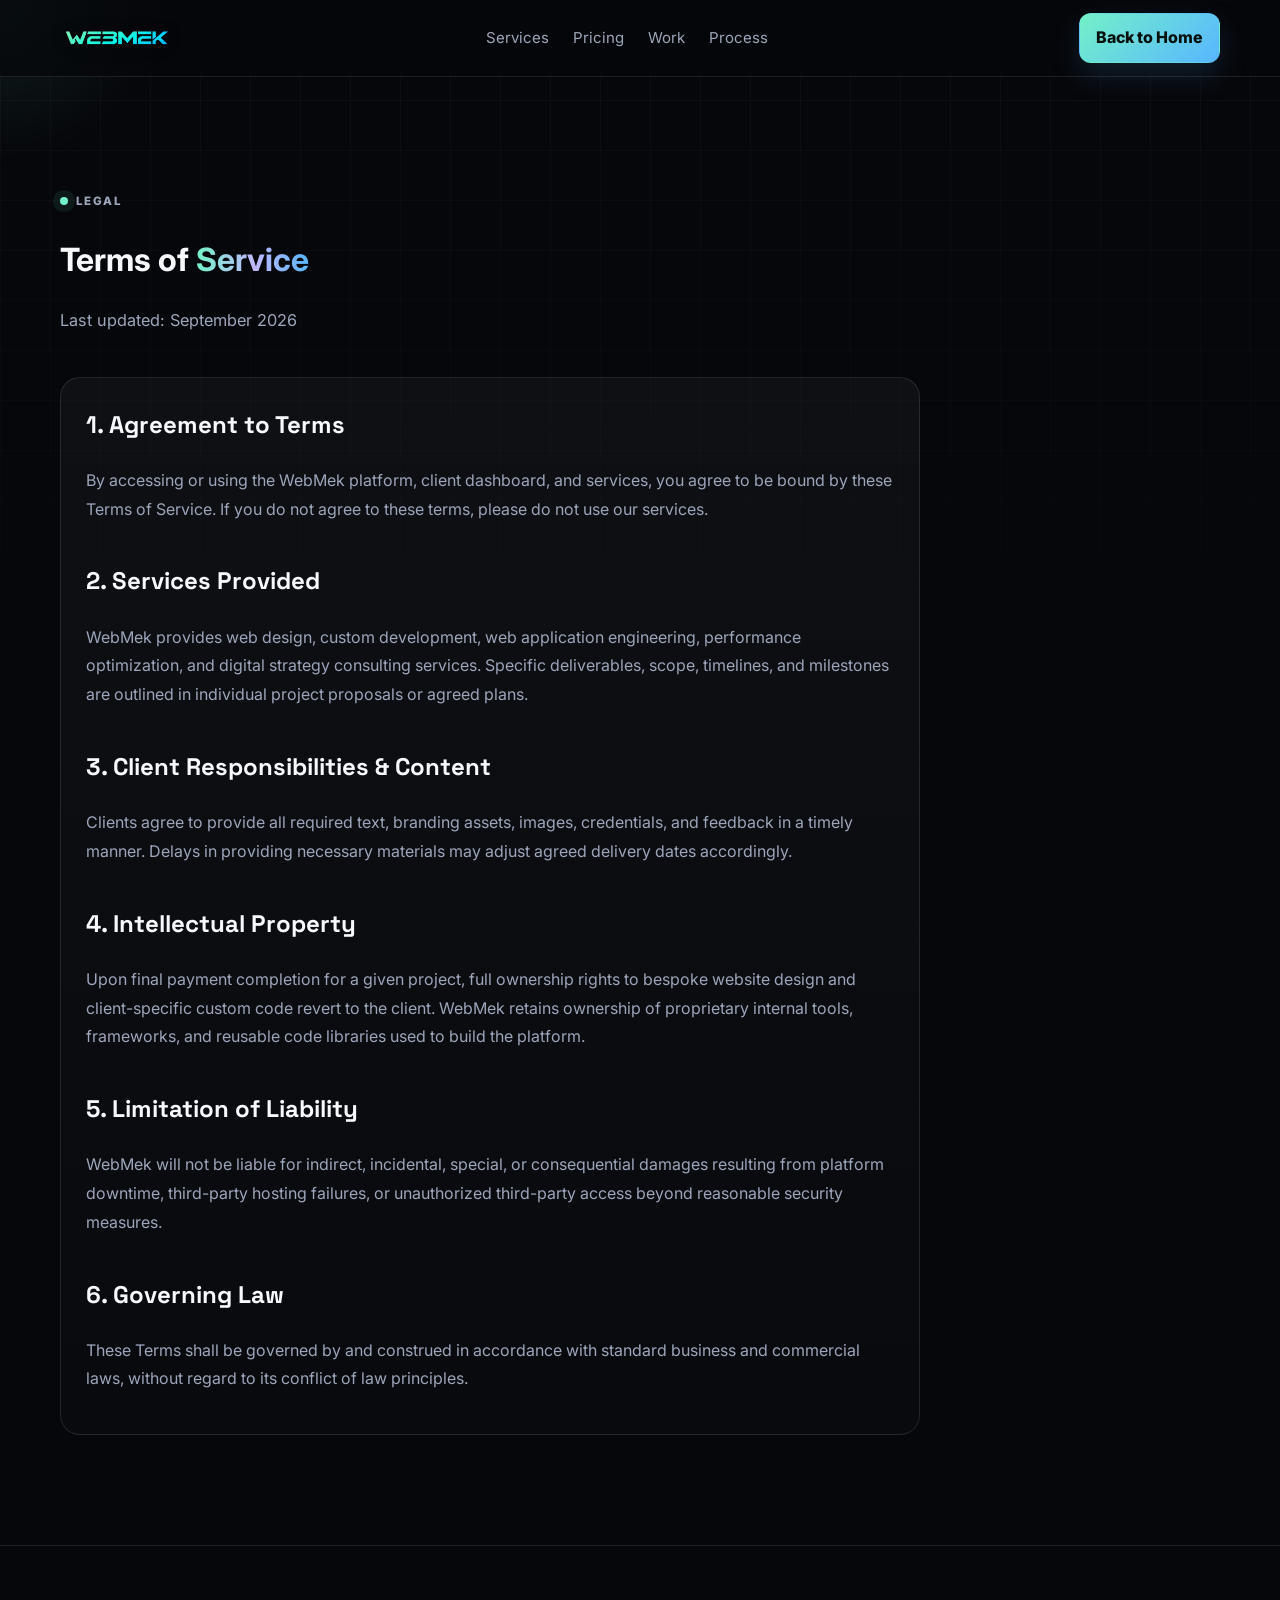
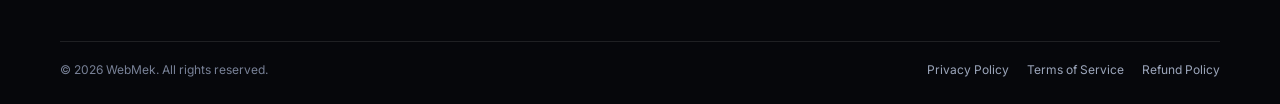
==== templates/terms.html @ 0fc408ba "Initial WebMek website" ====
<!DOCTYPE html>
<html lang="en">
<head>
  <meta charset="UTF-8">
  <meta name="viewport" content="width=device-width, initial-scale=1.0">
  <title>Terms of Service — WebMek</title>
  <link rel="preconnect" href="https://fonts.googleapis.com">
  <link rel="preconnect" href="https://fonts.gstatic.com" crossorigin>
  <link href="https://fonts.googleapis.com/css2?family=Inter:wght@400;500;600;700;800&family=Space+Grotesk:wght@600;700&display=swap" rel="stylesheet">
  <link rel="stylesheet" href="../static/styles.css">
</head>
<body>
  <div class="bg-grid"></div>
  <div class="cursor-glow" id="cursorGlow"></div>

  <!-- HEADER -->
  <header class="site-header">
    <div class="container nav-wrap">
      <a href="index.html" class="brand">
        <img src="../Image/WhatsApp_Image_2026-09-25_at_21.04.05-removebg-preview.png" alt="WebMek Logo">
      </a>
      <nav class="desktop-nav">
        <a href="index.html#services">Services</a>
        <a href="index.html#pricing">Pricing</a>
        <a href="index.html#portfolio">Work</a>
        <a href="index.html#process">Process</a>
      </nav>
      <div class="nav-actions">
        <a href="index.html" class="btn btn-primary">Back to Home</a>
      </div>
    </div>
  </header>

  <!-- CONTENT -->
  <main class="section">
    <div class="container">
      <div class="section-head">
        <div class="eyebrow"><span class="pulse-dot"></span> Legal</div>
        <h1>Terms of <span class="gradient-text">Service</span></h1>
        <p>Last updated: September 2026</p>
      </div>

      <div class="panel" style="max-width: 860px; line-height: 1.8;">
        <h2 style="font-family: 'Space Grotesk'; color: var(--text); margin-top: 0;">1. Agreement to Terms</h2>
        <p class="muted">By accessing or using the WebMek platform, client dashboard, and services, you agree to be bound by these Terms of Service. If you do not agree to these terms, please do not use our services.</p>

        <h2 style="font-family: 'Space Grotesk'; color: var(--text); margin-top: 36px;">2. Services Provided</h2>
        <p class="muted">WebMek provides web design, custom development, web application engineering, performance optimization, and digital strategy consulting services. Specific deliverables, scope, timelines, and milestones are outlined in individual project proposals or agreed plans.</p>

        <h2 style="font-family: 'Space Grotesk'; color: var(--text); margin-top: 36px;">3. Client Responsibilities & Content</h2>
        <p class="muted">Clients agree to provide all required text, branding assets, images, credentials, and feedback in a timely manner. Delays in providing necessary materials may adjust agreed delivery dates accordingly.</p>

        <h2 style="font-family: 'Space Grotesk'; color: var(--text); margin-top: 36px;">4. Intellectual Property</h2>
        <p class="muted">Upon final payment completion for a given project, full ownership rights to bespoke website design and client-specific custom code revert to the client. WebMek retains ownership of proprietary internal tools, frameworks, and reusable code libraries used to build the platform.</p>

        <h2 style="font-family: 'Space Grotesk'; color: var(--text); margin-top: 36px;">5. Limitation of Liability</h2>
        <p class="muted">WebMek will not be liable for indirect, incidental, special, or consequential damages resulting from platform downtime, third-party hosting failures, or unauthorized third-party access beyond reasonable security measures.</p>

        <h2 style="font-family: 'Space Grotesk'; color: var(--text); margin-top: 36px;">6. Governing Law</h2>
        <p class="muted">These Terms shall be governed by and construed in accordance with standard business and commercial laws, without regard to its conflict of law principles.</p>
      </div>
    </div>
  </main>

  <!-- FOOTER -->
  <footer class="site-footer">
    <div class="container footer-bottom">
      <span>© 2026 WebMek. All rights reserved.</span>
      <div style="display: flex; gap: 18px;">
        <a href="privacy.html" class="muted">Privacy Policy</a>
        <a href="terms.html" class="muted">Terms of Service</a>
        <a href="refund.html" class="muted">Refund Policy</a>
      </div>
    </div>
  </footer>

  <script>
    const glow = id => document.getElementById(id);
    window.addEventListener('mousemove', e => {
      const g = glow('cursorGlow');
      if (g) { g.style.left = e.clientX + 'px'; g.style.top = e.clientY + 'px'; }
    });
  </script>
</body>
</html>
---- static/styles.css ----
:root {
  --bg: #06070b;
  --surface: #0d1018;
  --surface-2: #121621;
  --line: rgba(255, 255, 255, .10);
  --text: #f7f9ff;
  --muted: #9ca6bb;
  --accent: #73f1c8;
  --accent-2: #8b7cff;
  --accent-3: #58b6ff;
  --danger: #ff6b7a;
  --radius: 20px;
  --shadow: 0 25px 80px rgba(0, 0, 0, .35);
}

* {
  box-sizing: border-box;
}

html {
  scroll-behavior: smooth;
}

body {
  margin: 0;
  font-family: Inter, system-ui, -apple-system, BlinkMacSystemFont, "Segoe UI", sans-serif;
  background: var(--bg);
  color: var(--text);
  line-height: 1.6;
  overflow-x: hidden;
}

a {
  color: inherit;
  text-decoration: none;
}

button,
input,
textarea,
select {
  font: inherit;
}

button {
  cursor: pointer;
}

button:disabled {
  cursor: not-allowed;
  opacity: .65;
}

.bg-grid {
  position: fixed;
  inset: 0;
  pointer-events: none;
  z-index: -3;
  background-image: linear-gradient(rgba(255, 255, 255, .03) 1px, transparent 1px), linear-gradient(90deg, rgba(255, 255, 255, .03) 1px, transparent 1px);
  background-size: 50px 50px;
  mask-image: linear-gradient(to bottom, black 0%, transparent 90%);
}

.cursor-glow {
  position: fixed;
  width: 360px;
  height: 360px;
  border-radius: 50%;
  pointer-events: none;
  z-index: -2;
  transform: translate(-50%, -50%);
  background: radial-gradient(circle, rgba(115, 241, 200, .10), transparent 65%);
  filter: blur(12px);
}

.container {
  width: min(1160px, calc(100% - 40px));
  margin: 0 auto;
}

.section {
  padding: 110px 0;
  position: relative;
}

.site-header {
  position: sticky;
  top: 0;
  z-index: 20;
  backdrop-filter: blur(18px);
  background: rgba(6, 7, 11, .72);
  border-bottom: 1px solid var(--line);
}

.nav-wrap {
  height: 76px;
  display: flex;
  align-items: center;
  gap: 28px;
}

/* BRAND LOGO STYLING */
.brand {
  display: inline-flex;
  align-items: center;
  text-decoration: none;
  transition: opacity .25s ease, transform .25s ease;
}

.brand:hover {
  opacity: 0.9;
  transform: translateY(-1px);
}

.brand img {
  height: 38px;
  width: auto;
  max-width: 180px;
  object-fit: contain;
  vertical-align: middle;
  filter: drop-shadow(0px 2px 8px rgba(0, 0, 0, 0.25));
}

.desktop-nav {
  display: flex;
  gap: 24px;
  margin: 0 auto;
}

.desktop-nav a {
  color: var(--muted);
  font-size: .94rem;
  transition: .25s ease;
}

.desktop-nav a:hover {
  color: var(--text);
}

.nav-actions {
  display: flex;
  gap: 10px;
}

.mobile-menu,
.mobile-nav {
  display: none;
}

.btn {
  border: 1px solid transparent;
  border-radius: 12px;
  padding: 11px 16px;
  color: var(--text);
  transition: transform .2s ease, border-color .2s ease, background .2s ease, box-shadow .2s ease;
}

.btn:hover {
  transform: translateY(-2px);
}

.btn-primary {
  background: linear-gradient(135deg, var(--accent), var(--accent-3));
  color: #06110d;
  font-weight: 800;
  box-shadow: 0 12px 30px rgba(88, 182, 255, .15);
}

.btn-outline {
  background: rgba(255, 255, 255, .02);
  border-color: var(--line);
}

.btn-outline:hover {
  border-color: rgba(115, 241, 200, .45);
}

.btn-ghost {
  background: transparent;
  color: var(--muted);
}

.btn-lg {
  padding: 14px 20px;
}

.wide {
  width: 100%;
}

.hero {
  padding-top: 88px;
  overflow: hidden;
}

.hero-grid {
  display: grid;
  grid-template-columns: 1.02fr .98fr;
  align-items: center;
  gap: 60px;
  min-height: 690px;
}

.eyebrow {
  display: inline-flex;
  align-items: center;
  gap: 8px;
  text-transform: uppercase;
  letter-spacing: .12em;
  font-size: .72rem;
  font-weight: 800;
  color: var(--muted);
}

.pulse-dot {
  width: 8px;
  height: 8px;
  border-radius: 50%;
  background: var(--accent);
  box-shadow: 0 0 0 7px rgba(115, 241, 200, .08);
}

.hero h1,
.section-head h2,
.cta-card h2,
.modal-head h2,
.dashboard-top h1 {
  font-family: "Space Grotesk", sans-serif;
  letter-spacing: -.04em;
  line-height: 1.0;
  margin: 18px 0;
}

.hero h1 {
  font-size: clamp(3.3rem, 7vw, 6.6rem);
}

.gradient-text {
  background: linear-gradient(90deg, var(--accent), #c0b8ff 52%, var(--accent-3));
  -webkit-background-clip: text;
  background-clip: text;
  color: transparent;
}

.hero-text {
  max-width: 640px;
  color: var(--muted);
  font-size: 1.08rem;
}

.hero-actions {
  display: flex;
  gap: 12px;
  flex-wrap: wrap;
  margin-top: 28px;
}

.trust-row {
  display: flex;
  flex-wrap: wrap;
  gap: 16px;
  margin-top: 26px;
  color: #c4cbda;
  font-size: .83rem;
}

.hero-visual {
  position: relative;
  min-height: 520px;
  display: grid;
  place-items: center;
}

.orb {
  position: absolute;
  border-radius: 50%;
  filter: blur(12px);
  opacity: .55;
}

.orb-a {
  width: 270px;
  height: 270px;
  background: rgba(115, 241, 200, .16);
  top: 5%;
  right: 8%;
}

.orb-b {
  width: 220px;
  height: 220px;
  background: rgba(139, 124, 255, .19);
  bottom: 5%;
  left: 6%;
}

.browser-card {
  width: min(560px, 100%);
  border-radius: 22px;
  border: 1px solid var(--line);
  background: rgba(11, 14, 21, .92);
  box-shadow: var(--shadow);
  overflow: hidden;
}

.floating {
  animation: float 6s ease-in-out infinite;
}

@keyframes float {

  0%,
  100% {
    transform: translateY(0) rotate(-1deg);
  }

  50% {
    transform: translateY(-14px) rotate(1deg);
  }
}

.browser-top {
  display: flex;
  align-items: center;
  gap: 7px;
  padding: 11px 14px;
  border-bottom: 1px solid var(--line);
  background: rgba(255, 255, 255, .03);
}

.browser-top>span {
  width: 9px;
  height: 9px;
  border-radius: 50%;
  background: #384052;
}

.browser-url {
  margin: 0 auto;
  min-width: 180px;
  text-align: center;
  padding: 6px 14px;
  border-radius: 999px;
  border: 1px solid var(--line);
  color: var(--muted);
  font-size: .72rem;
}

.browser-content {
  padding: 22px;
}

.mini-nav {
  display: flex;
  align-items: center;
  gap: 16px;
  font-size: .72rem;
  color: var(--muted);
}

.mini-nav strong {
  color: var(--text);
  margin-right: auto;
  letter-spacing: .09em;
}

.mini-btn {
  padding: 5px 9px;
  border-radius: 8px;
  background: rgba(115, 241, 200, .11);
  color: var(--accent);
}

.mini-hero {
  margin-top: 32px;
  display: grid;
  grid-template-columns: 1fr .7fr;
  gap: 22px;
  align-items: center;
}

.mini-hero small {
  color: var(--accent);
  letter-spacing: .12em;
  font-weight: 700;
  font-size: .55rem;
}

.mini-hero h3 {
  font-family: "Space Grotesk", sans-serif;
  margin: 8px 0 14px;
  font-size: 1.55rem;
  line-height: 1.05;
}

.mini-lines {
  display: grid;
  gap: 7px;
}

.mini-lines i {
  display: block;
  height: 7px;
  width: 82%;
  border-radius: 99px;
  background: rgba(255, 255, 255, .07);
}

.mini-lines i:nth-child(2) {
  width: 68%
}

.mini-lines i:nth-child(3) {
  width: 50%
}

.mini-device {
  border: 1px solid var(--line);
  padding: 8px;
  border-radius: 22px;
  transform: rotate(5deg);
  background: #090c12;
}

.device-screen {
  min-height: 190px;
  border-radius: 16px;
  display: grid;
  place-items: center;
  align-content: center;
  gap: 7px;
  text-align: center;
  background: linear-gradient(160deg, rgba(115, 241, 200, .18), rgba(139, 124, 255, .18));
}

.device-screen b {
  font-size: 2rem;
  font-family: "Space Grotesk"
}

.device-screen span {
  font-size: .55rem;
  letter-spacing: .15em;
  color: var(--muted)
}

.device-screen em {
  font-style: normal;
  font-size: .72rem;
  color: #cfd5e3
}

.mini-cards {
  display: grid;
  grid-template-columns: repeat(3, 1fr);
  gap: 10px;
  margin-top: 18px;
  text-align: center;
}

.mini-cards div {
  height: 68px;
  border: 1px solid var(--line);
  border-radius: 13px;
  background: linear-gradient(
    145deg,
    rgba(255, 255, 255, .05),
    rgba(255, 255, 255, .01)
  );

  display: flex;
  align-items: center;
  justify-content: center;

  color: white;
  font-weight: 600;
  line-height: normal;
}

.float-tag {
  position: absolute;
  padding: 10px 14px;
  border-radius: 999px;
  border: 1px solid var(--line);
  background: rgba(14, 17, 24, .86);
  box-shadow: 0 18px 40px rgba(0, 0, 0, .3);
  color: #dfe5f0;
  font-size: .76rem;
  backdrop-filter: blur(10px);
  animation: bob 4.5s ease-in-out infinite;
}

.tag-one {
  top: 13%;
  left: 2%
}

.tag-two {
  bottom: 15%;
  right: 1%;
  animation-delay: -1.4s
}

@keyframes bob {
  50% {
    transform: translateY(-8px)
  }
}

.stats-strip {
  border-top: 1px solid var(--line);
  border-bottom: 1px solid var(--line);
  background: rgba(255, 255, 255, .02);
}

.stats-grid {
  display: grid;
  grid-template-columns: repeat(4, 1fr);
}

.stats-grid>div {
  padding: 24px;
  display: flex;
  flex-direction: column;
  gap: 6px;
  border-right: 1px solid var(--line);
}

.stats-grid>div:last-child {
  border-right: 0
}

.stats-grid strong {
  font-family: "Space Grotesk";
  font-size: 1.25rem;
  color: var(--accent)
}

.stats-grid span {
  font-size: .8rem;
  color: var(--muted)
}

.section-head {
  max-width: 760px;
  margin-bottom: 44px;
}

.section-head h2 {
  font-size: clamp(2.3rem, 4.5vw, 4.2rem);
}

.section-head p {
  color: var(--muted);
  font-size: 1.02rem;
}

.section-head.left {
  margin-bottom: 0;
}

.service-grid {
  display: grid;
  grid-template-columns: repeat(3, 1fr);
  gap: 16px;
}

.service-card,
.price-card,
.portfolio-card,
.panel,
.project-card {
  border: 1px solid var(--line);
  background: linear-gradient(180deg, rgba(255, 255, 255, .04), rgba(255, 255, 255, .015));
  border-radius: var(--radius);
}

.service-card {
  padding: 26px;
  min-height: 250px;
  transition: .3s ease;
}

.service-card:hover {
  transform: translateY(-8px);
  border-color: rgba(115, 241, 200, .30);
  box-shadow: 0 20px 50px rgba(0, 0, 0, .2);
}

.icon {
  width: 42px;
  height: 42px;
  display: grid;
  place-items: center;
  border-radius: 13px;
  background: rgba(115, 241, 200, .08);
  color: var(--accent);
  font-size: 1.2rem;
}

.service-card h3 {
  font-family: "Space Grotesk";
  font-size: 1.18rem;
  margin: 24px 0 10px
}

.service-card p {
  color: var(--muted);
  font-size: .92rem
}

.service-card a {
  display: inline-block;
  margin-top: 15px;
  color: var(--accent);
  font-weight: 700;
  font-size: .84rem
}

.dark-section {
  background: radial-gradient(circle at 75% 20%, rgba(139, 124, 255, .08), transparent 30%), #070910;
  border-top: 1px solid var(--line);
  border-bottom: 1px solid var(--line);
}

.pricing-grid {
  display: grid;
  grid-template-columns: repeat(4, 1fr);
  gap: 16px;
}

.price-card {
  padding: 25px;
  position: relative;
  overflow: hidden;
}

.price-card.popular {
  border-color: rgba(115, 241, 200, .38);
  box-shadow: 0 25px 60px rgba(115, 241, 200, .06)
}

.popular-pill {
  position: absolute;
  top: 0;
  right: 0;
  background: var(--accent);
  color: #06110d;
  font-size: .6rem;
  font-weight: 900;
  letter-spacing: .1em;
  padding: 7px 12px;
  border-bottom-left-radius: 12px
}

.plan {
  color: var(--muted);
  font-size: .68rem;
  letter-spacing: .15em;
  font-weight: 800
}

.price {
  font-family: "Space Grotesk";
  font-size: 2.4rem;
  margin: 18px 0 6px
}

.price small {
  font-family: Inter;
  font-size: .72rem;
  color: var(--muted);
  font-weight: 500
}

.price-card p {
  color: var(--muted);
  font-size: .85rem
}

.price-card ul {
  list-style: none;
  padding: 0;
  margin: 22px 0 28px;
  display: grid;
  gap: 11px;
  color: #d8dde9;
  font-size: .82rem
}

.price-card li::before {
  content: "✓";
  color: var(--accent);
  font-weight: 800;
  margin-right: 9px
}

.price-note {
  color: var(--muted);
  font-size: .78rem;
  margin: 22px 0 0
}

.portfolio-grid {
  display: grid;
  grid-template-columns: repeat(3, 1fr);
  gap: 16px
}

.portfolio-card {
  overflow: hidden;
  transition: .3s ease
}

.portfolio-card:hover {
  transform: translateY(-6px)
}

.portfolio-art {
  height: 250px;
  display: flex;
  flex-direction: column;
  justify-content: flex-end;
  padding: 24px;
  background: linear-gradient(135deg, #1f2b29, #0d1116)
}

.art-2 {
  background: linear-gradient(135deg, #2a2130, #0e1116)
}

.art-3 {
  background: linear-gradient(135deg, #202744, #0d1116)
}

.portfolio-art span {
  font-family: "Space Grotesk";
  font-size: 1.8rem;
  font-weight: 700
}

.portfolio-art small {
  color: #c4cada
}

.portfolio-meta {
  padding: 20px;
  display: flex;
  align-items: center;
  gap: 20px
}

.portfolio-meta>div {
  flex: 1
}

.portfolio-meta h3 {
  margin: 0;
  font-family: "Space Grotesk";
  font-size: 1rem
}

.portfolio-meta p {
  margin: 5px 0 0;
  color: var(--muted);
  font-size: .8rem
}

.portfolio-meta>span {
  color: var(--accent)
}

.process-section {
  background: linear-gradient(180deg, transparent, rgba(139, 124, 255, .045));
}

.process-grid {
  display: grid;
  grid-template-columns: .9fr 1.1fr;
  gap: 70px;
  align-items: start
}

.steps {
  display: grid;
  gap: 14px
}

.step {
  display: grid;
  grid-template-columns: 58px 1fr;
  gap: 18px;
  padding: 22px;
  border: 1px solid var(--line);
  border-radius: 18px;
  background: rgba(255, 255, 255, .02)
}

.step b {
  width: 44px;
  height: 44px;
  display: grid;
  place-items: center;
  border-radius: 12px;
  background: rgba(115, 241, 200, .08);
  color: var(--accent);
  font-family: "Space Grotesk"
}

.step h3 {
  margin: 0 0 6px;
  font-family: "Space Grotesk"
}

.step p {
  margin: 0;
  color: var(--muted);
  font-size: .9rem
}

.cta-section {
  padding-top: 50px;
}

.cta-card {
  display: grid;
  grid-template-columns: 1fr auto;
  gap: 30px;
  align-items: center;
  padding: 42px;
  border: 1px solid rgba(115, 241, 200, .18);
  border-radius: 28px;
  background: radial-gradient(circle at 90% 10%, rgba(115, 241, 200, .10), transparent 35%), rgba(255, 255, 255, .03)
}

.cta-card h2 {
  font-size: clamp(2.1rem, 4vw, 3.8rem);
  max-width: 800px
}

.cta-card p {
  color: var(--muted);
  max-width: 700px
}

.cta-actions {
  display: flex;
  gap: 10px;
  flex-wrap: wrap
}

.site-footer {
  padding: 60px 0 25px;
  border-top: 1px solid var(--line)
}

/* FOOTER BRAND OVERRIDE */
.site-footer .brand img {
  height: 40px;
  margin-bottom: 8px;
}

.footer-grid {
  display: grid;
  grid-template-columns: 1fr .5fr .6fr;
  gap: 30px
}

.footer-grid>div {
  display: flex;
  flex-direction: column;
  gap: 10px
}

.footer-grid p,
.footer-grid span,
.footer-grid a {
  color: var(--muted);
  font-size: .83rem
}

.footer-grid strong {
  font-size: .84rem
}

.muted {
  color: var(--muted)
}

.footer-bottom {
  margin-top: 35px;
  padding-top: 18px;
  border-top: 1px solid var(--line);
  display: flex;
  justify-content: space-between;
  color: #788197;
  font-size: .75rem
}

.modal {
  position: fixed;
  inset: 0;
  display: none;
  align-items: center;
  justify-content: center;
  padding: 20px;
  z-index: 100
}

.modal.open {
  display: flex
}

.modal-backdrop {
  position: absolute;
  inset: 0;
  background: rgba(0, 0, 0, .72);
  backdrop-filter: blur(8px)
}

.modal-panel {
  position: relative;
  width: min(520px, 100%);
  max-height: 90vh;
  overflow: auto;
  padding: 30px;
  border: 1px solid var(--line);
  border-radius: 24px;
  background: #0b0e15;
  box-shadow: 0 40px 120px rgba(0, 0, 0, .5);
  animation: modalIn .25s ease
}

.modal-panel.large {
  width: min(760px, 100%)
}

@keyframes modalIn {
  from {
    opacity: 0;
    transform: translateY(15px) scale(.98)
  }

  to {
    opacity: 1;
    transform: none
  }
}

.modal-close {
  position: absolute;
  top: 15px;
  right: 15px;
  border: 0;
  background: rgba(255, 255, 255, .06);
  color: var(--text);
  width: 36px;
  height: 36px;
  border-radius: 10px;
  font-size: 1.3rem
}

.modal-head {
  margin-bottom: 25px
}

.modal-head h2 {
  font-size: 2.3rem
}

.modal-head p {
  color: var(--muted)
}

.apply-form {
  display: grid;
  gap: 16px
}

.apply-form label {
  display: grid;
  gap: 7px;
  font-size: .78rem;
  color: #cbd1de;
  font-weight: 700
}

.form-grid {
  display: grid;
  grid-template-columns: repeat(2, 1fr);
  gap: 14px
}

.apply-form input,
.apply-form textarea,
.apply-form select {
  width: 100%;
  padding: 12px 13px;
  border-radius: 12px;
  border: 1px solid var(--line);
  background: #080b10;
  color: var(--text);
  outline: none
}

.apply-form input:focus,
.apply-form textarea:focus,
.apply-form select:focus {
  border-color: rgba(115, 241, 200, .55);
  box-shadow: 0 0 0 4px rgba(115, 241, 200, .07)
}

.apply-form textarea {
  resize: vertical
}

.form-note {
  font-size: .72rem;
  color: #788197
}

.form-status {
  margin: 0;
  color: var(--accent);
  font-size: .8rem;
  min-height: 1.2em
}

.auth-tabs {
  display: flex;
  gap: 7px;
  padding: 5px;
  border-radius: 12px;
  background: rgba(255, 255, 255, .04);
  margin-bottom: 18px
}

.auth-tabs button {
  flex: 1;
  border: 0;
  background: transparent;
  color: var(--muted);
  padding: 9px;
  border-radius: 99px
}

.auth-tabs button.active {
  background: rgba(255, 255, 255, .08);
  color: var(--text)
}

.reveal {
  opacity: 0;
  transform: translateY(30px);
  transition: opacity .7s ease, transform .7s ease
}

.reveal.visible {
  opacity: 1;
  transform: none
}

.delay-1 {
  transition-delay: .08s
}

.delay-2 {
  transition-delay: .16s
}

.dashboard-body {
  min-height: 100vh;
  background: radial-gradient(circle at 80% 10%, rgba(139, 124, 255, .10), transparent 25%), var(--bg)
}

.dashboard-shell {
  padding: 50px 0 90px
}

.dashboard-top {
  display: flex;
  justify-content: space-between;
  gap: 25px;
  align-items: end;
  margin-bottom: 30px
}

.dashboard-top h1 {
  font-size: clamp(2.4rem, 5vw, 4.3rem)
}

.dashboard-top p {
  color: var(--muted)
}

.dashboard-actions {
  display: flex;
  gap: 10px
}

.admin-stats {
  display: grid;
  grid-template-columns: repeat(6, 1fr);
  gap: 12px;
  margin-bottom: 18px
}

.stat-card {
  border: 1px solid var(--line);
  border-radius: 16px;
  padding: 18px;
  background: rgba(255, 255, 255, .03)
}

.stat-card span {
  font-size: .7rem;
  color: var(--muted);
  display: block
}

.stat-card strong {
  display: block;
  font-family: "Space Grotesk";
  font-size: 1.7rem;
  margin-top: 7px
}

.panel {
  padding: 25px
}

.panel+.panel {
  margin-top: 16px
}

.panel-head {
  display: flex;
  justify-content: space-between;
  gap: 15px;
  align-items: center;
  margin-bottom: 20px
}

.panel-head h2 {
  margin: 0;
  font-family: "Space Grotesk"
}

.panel-head p {
  margin: 4px 0 0;
  color: var(--muted);
  font-size: .82rem
}

.table-wrap {
  overflow: auto
}

.table-wrap table {
  width: 100%;
  border-collapse: collapse;
  min-width: 970px
}

.table-wrap th,
.table-wrap td {
  padding: 14px 12px;
  border-bottom: 1px solid var(--line);
  text-align: left;
  font-size: .78rem;
  vertical-align: top
}

.table-wrap th {
  color: var(--muted);
  font-size: .67rem;
  letter-spacing: .1em;
  text-transform: uppercase
}

.table-wrap a {
  color: var(--accent)
}

.status-select {
  background: #080b10;
  color: var(--text);
  border: 1px solid var(--line);
  padding: 9px;
  border-radius: 99px
}

.requirement-cell {
  max-width: 280px
}

.notice {
  margin: 15px 0
}

.project-grid {
  display: grid;
  gap: 15px
}

.project-top {
  display: flex;
  justify-content: space-between;
  gap: 15px
}

.project-top h2 {
  font-family: "Space Grotesk";
  margin: 8px 0 0
}

.status-pill {
  align-self: flex-start;
  padding: 7px 10px;
  border-radius: 999px;
  background: rgba(115, 241, 200, .08);
  color: var(--accent);
  font-size: .7rem
}

.progress-line {
  height: 10px;
  border-radius: 99px;
  background: rgba(255, 255, 255, .05);
  overflow: hidden;
  margin: 24px 0
}

.progress-line span {
  display: block;
  height: 100%;
  background: linear-gradient(90deg, var(--accent), var(--accent-2));
  border-radius: inherit
}

.project-details {
  display: grid;
  grid-template-columns: repeat(4, 1fr);
  gap: 12px;
  margin-bottom: 20px
}

.project-details>div {
  padding: 14px;
  border: 1px solid var(--line);
  border-radius: 14px
}

.project-details span {
  display: block;
  color: var(--muted);
  font-size: .7rem
}

.project-details strong {
  display: block;
  margin-top: 6px;
  font-family: "Space Grotesk"
}

.full-row {
  grid-column: 1/-1
}

body.modal-open {
  overflow: hidden
}

@media (max-width: 1050px) {
  .desktop-nav {
    gap: 15px
  }

  .hero-grid {
    gap: 35px
  }

  .pricing-grid {
    grid-template-columns: repeat(2, 1fr)
  }

  .admin-stats {
    grid-template-columns: repeat(3, 1fr)
  }
}

@media (max-width: 850px) {

  .desktop-nav,
  .nav-actions {
    display: none
  }

  .mobile-menu {
    display: block;
    margin-left: auto;
    border: 1px solid var(--line);
    background: transparent;
    color: var(--text);
    width: 42px;
    height: 42px;
    border-radius: 12px
  }

 .mobile-nav {
  display: grid;
  padding: 15px 20px;
  border-top: 1px solid var(--line);
  gap: 10px;
  background: rgba(6, 7, 11, .98);
}

.mobile-nav[hidden] {
  display: none !important;
}

  .mobile-nav a {
    color: var(--muted);
    padding: 8px
  }

  .hero-grid,
  .process-grid,
  .cta-card {
    grid-template-columns: 1fr
  }

  .hero {
    padding-top: 45px
  }

  .hero-visual {
    min-height: 440px
  }

  .service-grid,
  .portfolio-grid {
    grid-template-columns: repeat(2, 1fr)
  }

  .stats-grid {
    grid-template-columns: repeat(2, 1fr)
  }

  .stats-grid>div:nth-child(2) {
    border-right: 0
  }

  .stats-grid>div {
    border-bottom: 1px solid var(--line)
  }

  .footer-grid {
    grid-template-columns: 1fr 1fr
  }

  .cta-actions {
    justify-content: flex-start
  }
}

@media (max-width: 620px) {
  .container {
    width: min(100% - 28px, 1160px)
  }

  .section {
    padding: 80px 0
  }

  .hero h1 {
    font-size: 3.4rem
  }

  .brand img {
    height: 32px;
  }

  .service-grid,
  .portfolio-grid,
  .pricing-grid,
  .footer-grid,
  .form-grid,
  .project-details,
  .admin-stats {
    grid-template-columns: 1fr
  }

  .hero-visual {
    min-height: 390px
  }

  .browser-card {
    transform: scale(.86)
  }

  .tag-one {
    left: -2%;
    top: 7%
  }

  .tag-two {
    right: -2%;
    bottom: 8%
  }

  .mini-nav span:not(.mini-btn) {
    display: none
  }

  .stats-grid {
    grid-template-columns: 1fr
  }

  .stats-grid>div {
    border-right: 0
  }

  .cta-card {
    padding: 28px
  }

  .footer-bottom {
    flex-direction: column;
    gap: 8px
  }

  .dashboard-top {
    align-items: flex-start;
    flex-direction: column
  }

  .dashboard-actions {
    width: 100%
  }

  .dashboard-actions .btn {
    flex: 1
  }

  .project-top {
    flex-direction: column
  }

  .modal-panel {
    padding: 24px
  }

  .modal-head h2 {
    font-size: 1.9rem
  }
}

@media (prefers-reduced-motion: reduce) {
  html {
    scroll-behavior: auto
  }

  .floating,
  .float-tag {
    animation: none
  }

  .reveal {
    opacity: 1;
    transform: none;
    transition: none
  }

  .btn,
  .service-card,
  .portfolio-card {
    transition: none
  }
}

/* LEGAL & CONTENT PAGES STYLING */

.legal-content {
  max-width: 860px;
  margin: 0 auto;
  line-height: 1.8;
}

.legal-content h2 {
  font-family: "Space Grotesk", sans-serif;
  color: var(--text);
  font-size: 1.5rem;
  margin-top: 36px;
  margin-bottom: 12px;
}

.legal-content h2:first-child {
  margin-top: 0;
}

.legal-content p {
  color: var(--muted);
  margin-bottom: 20px;
  font-size: 0.98rem;
}

.legal-content ul, 
.legal-content ol {
  color: var(--muted);
  margin: 0 0 24px 20px;
  padding: 0;
}

.legal-content li {
  margin-bottom: 8px;
  font-size: 0.95rem;
}

.legal-content a {
  color: var(--accent);
  text-decoration: underline;
  text-underline-offset: 3px;
}

.legal-content a:hover {
  color: var(--text);
}



/* =========================================
   WEBMEK LOGIN / SIGN UP
   ========================================= */

.auth-modal {
  position: relative;
  overflow: hidden;
  max-width: 470px;
  border: 1px solid rgba(96, 165, 250, 0.25);
  background:
    linear-gradient(
      135deg,
      rgba(7, 15, 32, 0.97),
      rgba(15, 30, 58, 0.96)
    ),
    url("https://images.unsplash.com/photo-1551434678-e076c223a692?auto=format&fit=crop&w=1400&q=85")
    center / cover no-repeat;

  box-shadow:
    0 30px 80px rgba(0, 0, 0, 0.55),
    0 0 50px rgba(59, 130, 246, 0.12);
}


/* Blue glow */

.auth-glow {
  position: absolute;
  width: 220px;
  height: 220px;
  border-radius: 50%;
  filter: blur(70px);
  pointer-events: none;
  opacity: 0.35;
}

.auth-glow-one {
  top: -100px;
  right: -80px;
  background: #2563eb;
}

.auth-glow-two {
  bottom: -120px;
  left: -100px;
  background: #4f46e5;
}


.auth-head {
  position: relative;
  z-index: 2;
  text-align: center;
}

.auth-head h2 {
  margin-top: 8px;
  font-size: 2rem;
}

.auth-head p {
  color: #94a3b8;
  line-height: 1.6;
}


/* =========================================
   LOGIN / SIGN UP TABS
   ========================================= */

.auth-tabs {
  position: relative;
  z-index: 2;

  display: grid;
  grid-template-columns: 1fr 1fr;

  gap: 7px;

  padding: 6px;
  margin: 22px 0;

  border-radius: 14px;

  background: rgba(255, 255, 255, 0.055);
  border: 1px solid rgba(255, 255, 255, 0.08);

  backdrop-filter: blur(12px);
}


.auth-tabs button {
  border: none;
  outline: none;

  padding: 12px 15px;

  border-radius: 10px;

  background: transparent;

  color: #94a3b8;

  font-size: 0.92rem;
  font-weight: 700;

  cursor: pointer;

  transition: all 0.25s ease;
}


.auth-tabs button i {
  margin-right: 7px;
}


.auth-tabs button:hover {
  color: #ffffff;
  background: rgba(59, 130, 246, 0.1);
}


.auth-tabs button.active {
  color: #ffffff;

  background:
    linear-gradient(
      135deg,
      #2563eb,
      #4f46e5
    );

  box-shadow:
    0 8px 20px rgba(37, 99, 235, 0.25);
}


/* =========================================
   AUTH IMAGE
   ========================================= */

.auth-image {
  position: relative;

  height: 120px;

  margin-bottom: 20px;

  border-radius: 14px;

  overflow: hidden;

  display: flex;
  align-items: flex-end;

  padding: 18px;

  border: 1px solid rgba(255, 255, 255, 0.1);

  background-position: center;
  background-size: cover;
}


.login-image {
  background:
    linear-gradient(
      90deg,
      rgba(5, 15, 35, 0.9),
      rgba(5, 15, 35, 0.35)
    ),
    url("https://images.unsplash.com/photo-1497366754035-f200968a6e72?auto=format&fit=crop&w=900&q=85")
    center / cover no-repeat;
}


.signup-image {
  background:
    linear-gradient(
      90deg,
      rgba(5, 15, 35, 0.9),
      rgba(5, 15, 35, 0.35)
    ),
    url("https://images.unsplash.com/photo-1521737711867-e3b97375f902?auto=format&fit=crop&w=900&q=85")
    center / cover no-repeat;
}


.auth-image span {
  display: block;

  color: #ffffff;

  font-size: 0.85rem;
  font-weight: 800;

  letter-spacing: 1.5px;
}


.auth-image small {
  display: block;

  margin-top: 4px;

  color: #bfdbfe;

  font-size: 0.72rem;
}


/* =========================================
   INPUTS
   ========================================= */

.auth-form {
  position: relative;
  z-index: 2;
}


.auth-form label {
  color: #cbd5e1;
}


.auth-form input {
  background: rgba(15, 23, 42, 0.72);

  border: 1px solid rgba(148, 163, 184, 0.2);

  color: #ffffff;

  transition:
    border-color 0.25s ease,
    box-shadow 0.25s ease,
    background 0.25s ease;
}


.auth-form input::placeholder {
  color: #64748b;
}


.auth-form input:focus {
  border-color: #3b82f6;

  background: rgba(15, 23, 42, 0.9);

  box-shadow:
    0 0 0 3px rgba(59, 130, 246, 0.12),
    0 8px 25px rgba(0, 0, 0, 0.15);
}


/* =========================================
   SWITCH TEXT
   ========================================= */

.auth-switch-text {
  text-align: center;

  margin-top: 17px;

  color: #64748b;

  font-size: 0.8rem;
}


.auth-switch-text button {
  border: none;
  background: none;

  color: #60a5fa;

  font-weight: 700;

  cursor: pointer;

  padding: 0;
}


.auth-switch-text button:hover {
  color: #93c5fd;
  text-decoration: underline;
}


/* =========================================
   MOBILE
   ========================================= */

@media (max-width: 520px) {

  .auth-modal {
    width: calc(100% - 24px);
  }

  .auth-head h2 {
    font-size: 1.65rem;
  }

  .auth-image {
    height: 100px;
  }

}
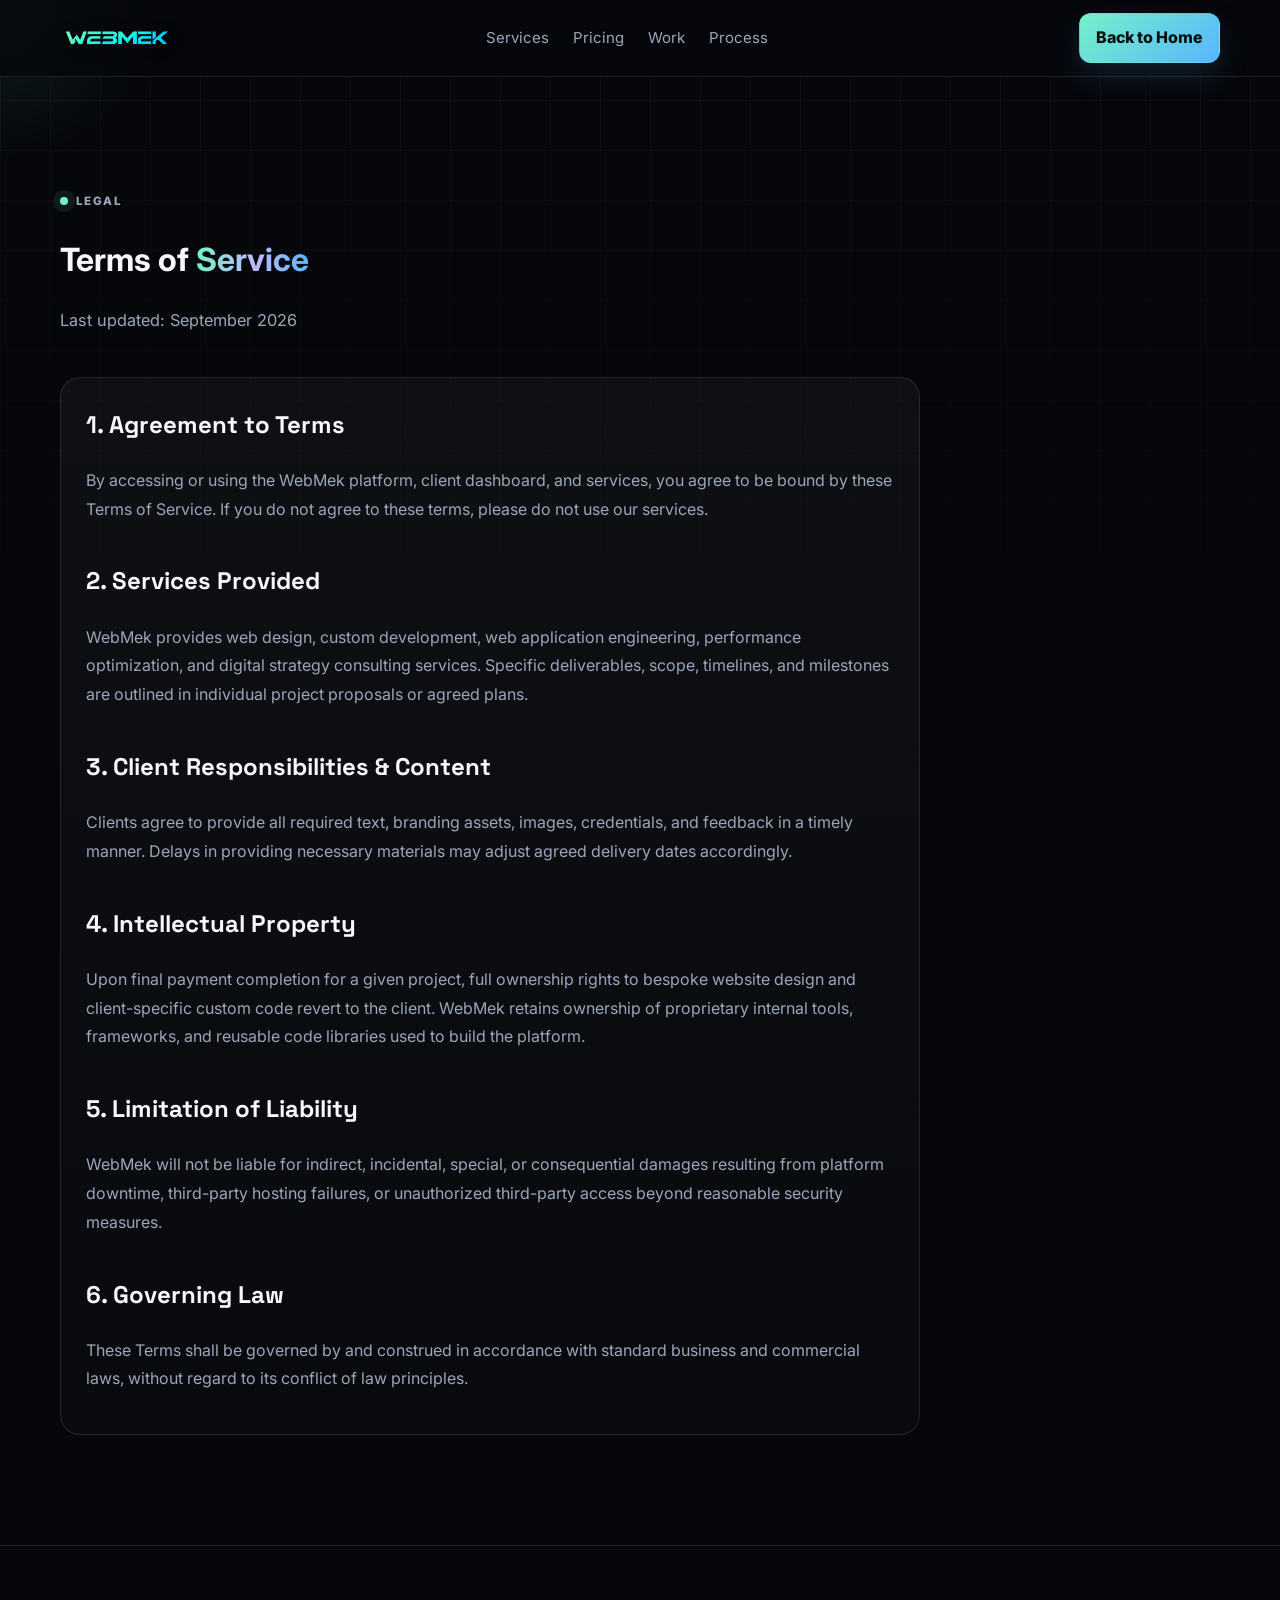
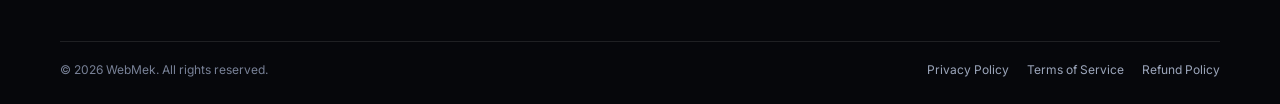
==== commit 14e9f734: "Update terms.html" ====
--- a/templates/terms.html
+++ b/templates/terms.html
@@ -82,4 +82,4 @@
     });
   </script>
 </body>
-</html>+</html>
